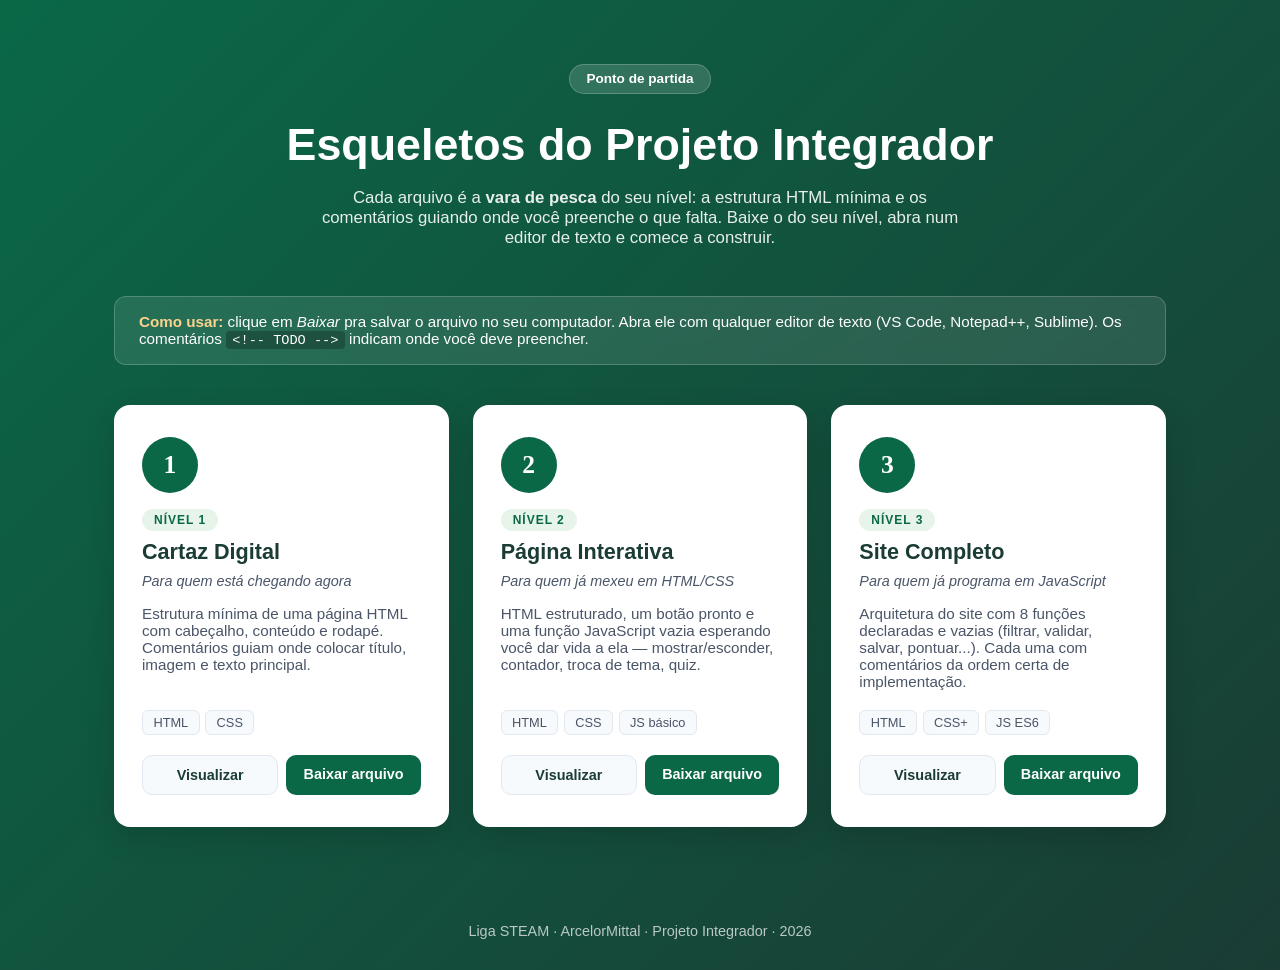
==== index.html @ 0ac36df6 "Add files via upload" ====
<!DOCTYPE html>
<html lang="pt-BR">
<head>
  <meta charset="UTF-8">
  <meta name="viewport" content="width=device-width, initial-scale=1.0">
  <meta name="description" content="Esqueletos HTML iniciais para o Projeto Integrador da Liga STEAM / ArcelorMittal — três níveis.">
  <title>Esqueletos · Projeto Integrador · Liga STEAM</title>
  <style>
    * { margin: 0; padding: 0; box-sizing: border-box; }
    body {
      font-family: 'Segoe UI', Roboto, Arial, sans-serif;
      background: linear-gradient(135deg, #0a6847 0%, #1a3c34 100%);
      color: #1a202c;
      min-height: 100vh;
    }

    .topo { text-align: center; padding: 4rem 1.5rem 2rem; color: white; }
    .etiqueta {
      display: inline-block;
      background: rgba(255,255,255,0.15);
      padding: 0.4rem 1rem;
      border-radius: 100px;
      font-size: 0.85rem;
      font-weight: 600;
      margin-bottom: 1.5rem;
      border: 1px solid rgba(255,255,255,0.2);
    }
    .topo h1 { font-size: clamp(1.8rem, 5vw, 2.8rem); margin-bottom: 1rem; line-height: 1.2; }
    .topo p {
      opacity: 0.9;
      max-width: 640px;
      margin: 0 auto;
      font-size: 1.05rem;
    }

    .conteudo { max-width: 1100px; margin: 0 auto; padding: 1rem 1.5rem 4rem; }

    .nota {
      background: rgba(255,255,255,0.1);
      border: 1px solid rgba(255,255,255,0.2);
      border-radius: 12px;
      padding: 1rem 1.5rem;
      color: white;
      margin-bottom: 2.5rem;
      font-size: 0.95rem;
      backdrop-filter: blur(10px);
    }
    .nota strong { color: #fbd38d; }
    .nota code {
      background: rgba(0,0,0,0.25);
      padding: 0.1rem 0.4rem;
      border-radius: 4px;
      font-size: 0.85rem;
    }

    .grid {
      display: grid;
      grid-template-columns: repeat(auto-fit, minmax(290px, 1fr));
      gap: 1.5rem;
    }

    .card {
      background: white;
      border-radius: 16px;
      padding: 2rem 1.75rem;
      box-shadow: 0 10px 30px rgba(0,0,0,0.15);
      display: flex;
      flex-direction: column;
    }
    .card__numero {
      width: 56px;
      height: 56px;
      border-radius: 50%;
      background: #0a6847;
      color: white;
      font-size: 1.6rem;
      font-weight: 700;
      display: flex;
      align-items: center;
      justify-content: center;
      margin-bottom: 1rem;
      font-family: Georgia, serif;
    }
    .card__nivel {
      display: inline-block;
      background: #e6f4ea;
      color: #0a6847;
      padding: 0.25rem 0.75rem;
      border-radius: 100px;
      font-size: 0.75rem;
      font-weight: 700;
      letter-spacing: 1px;
      text-transform: uppercase;
      margin-bottom: 0.5rem;
      align-self: flex-start;
    }
    .card h2 {
      color: #1a3c34;
      font-size: 1.35rem;
      margin-bottom: 0.5rem;
    }
    .card__sub {
      color: #4a5568;
      font-size: 0.9rem;
      margin-bottom: 1rem;
      font-style: italic;
    }
    .card__desc {
      color: #4a5568;
      font-size: 0.95rem;
      margin-bottom: 1.25rem;
      flex-grow: 1;
    }
    .card__tec {
      display: flex;
      flex-wrap: wrap;
      gap: 0.35rem;
      margin-bottom: 1.25rem;
    }
    .tec {
      background: #f7fafc;
      color: #4a5568;
      padding: 0.25rem 0.65rem;
      border-radius: 6px;
      font-size: 0.8rem;
      font-weight: 500;
      border: 1px solid #e2e8f0;
    }

    .card__acoes {
      display: flex;
      gap: 0.5rem;
      flex-wrap: wrap;
    }
    .botao {
      flex: 1;
      min-width: 130px;
      text-align: center;
      padding: 0.7rem 1rem;
      border-radius: 10px;
      text-decoration: none;
      font-weight: 600;
      font-size: 0.9rem;
      transition: transform 0.15s, box-shadow 0.15s;
    }
    .botao:hover { transform: translateY(-2px); }
    .botao--principal {
      background: #0a6847;
      color: white;
    }
    .botao--principal:hover { box-shadow: 0 6px 16px rgba(10, 104, 71, 0.4); }
    .botao--secundario {
      background: #f7fafc;
      color: #1a3c34;
      border: 1px solid #e2e8f0;
    }
    .botao--secundario:hover { background: #edf2f7; }

    .rodape { text-align: center; color: rgba(255,255,255,0.7); padding: 2rem; font-size: 0.9rem; }
  </style>
</head>
<body>

  <header class="topo">
    <span class="etiqueta">Ponto de partida</span>
    <h1>Esqueletos do Projeto Integrador</h1>
    <p>Cada arquivo é a <strong>vara de pesca</strong> do seu nível: a estrutura HTML mínima e os comentários guiando onde você preenche o que falta. Baixe o do seu nível, abra num editor de texto e comece a construir.</p>
  </header>

  <main class="conteudo">

    <div class="nota">
      <strong>Como usar:</strong> clique em <em>Baixar</em> pra salvar o arquivo no seu computador. Abra ele com qualquer editor de texto (VS Code, Notepad++, Sublime). Os comentários <code>&lt;!-- TODO --&gt;</code> indicam onde você deve preencher.
    </div>

    <div class="grid">

      <article class="card">
        <div class="card__numero">1</div>
        <span class="card__nivel">Nível 1</span>
        <h2>Cartaz Digital</h2>
        <p class="card__sub">Para quem está chegando agora</p>
        <p class="card__desc">Estrutura mínima de uma página HTML com cabeçalho, conteúdo e rodapé. Comentários guiam onde colocar título, imagem e texto principal.</p>
        <div class="card__tec">
          <span class="tec">HTML</span>
          <span class="tec">CSS</span>
        </div>
        <div class="card__acoes">
          <a href="nivel-1-cartaz-digital.html" class="botao botao--secundario" target="_blank">Visualizar</a>
          <a href="nivel-1-cartaz-digital.html" download class="botao botao--principal">Baixar arquivo</a>
        </div>
      </article>

      <article class="card">
        <div class="card__numero">2</div>
        <span class="card__nivel">Nível 2</span>
        <h2>Página Interativa</h2>
        <p class="card__sub">Para quem já mexeu em HTML/CSS</p>
        <p class="card__desc">HTML estruturado, um botão pronto e uma função JavaScript vazia esperando você dar vida a ela — mostrar/esconder, contador, troca de tema, quiz.</p>
        <div class="card__tec">
          <span class="tec">HTML</span>
          <span class="tec">CSS</span>
          <span class="tec">JS básico</span>
        </div>
        <div class="card__acoes">
          <a href="nivel-2-pagina-interativa.html" class="botao botao--secundario" target="_blank">Visualizar</a>
          <a href="nivel-2-pagina-interativa.html" download class="botao botao--principal">Baixar arquivo</a>
        </div>
      </article>

      <article class="card">
        <div class="card__numero">3</div>
        <span class="card__nivel">Nível 3</span>
        <h2>Site Completo</h2>
        <p class="card__sub">Para quem já programa em JavaScript</p>
        <p class="card__desc">Arquitetura do site com 8 funções declaradas e vazias (filtrar, validar, salvar, pontuar...). Cada uma com comentários da ordem certa de implementação.</p>
        <div class="card__tec">
          <span class="tec">HTML</span>
          <span class="tec">CSS+</span>
          <span class="tec">JS ES6</span>
        </div>
        <div class="card__acoes">
          <a href="nivel-3-site-completo.html" class="botao botao--secundario" target="_blank">Visualizar</a>
          <a href="nivel-3-site-completo.html" download class="botao botao--principal">Baixar arquivo</a>
        </div>
      </article>

    </div>

  </main>

  <footer class="rodape">
    <p>Liga STEAM · ArcelorMittal · Projeto Integrador · 2026</p>
  </footer>

</body>
</html>
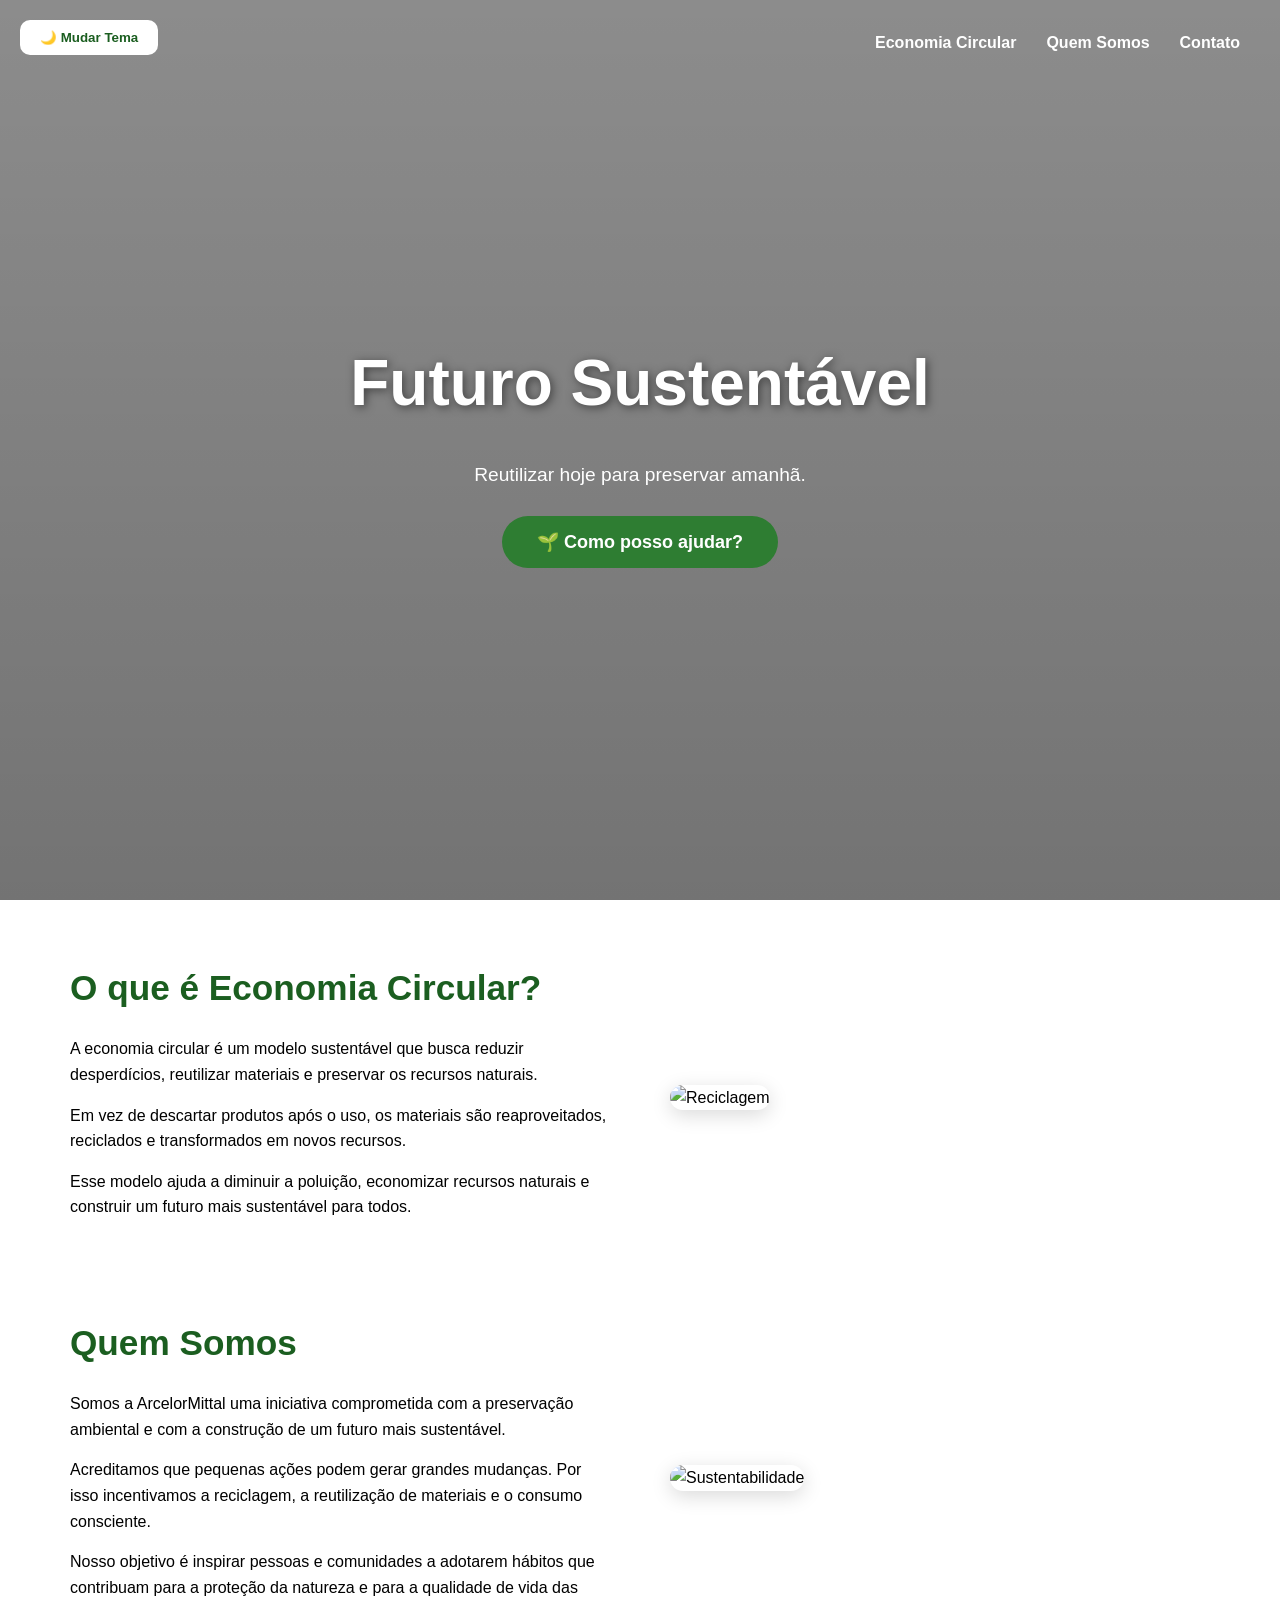
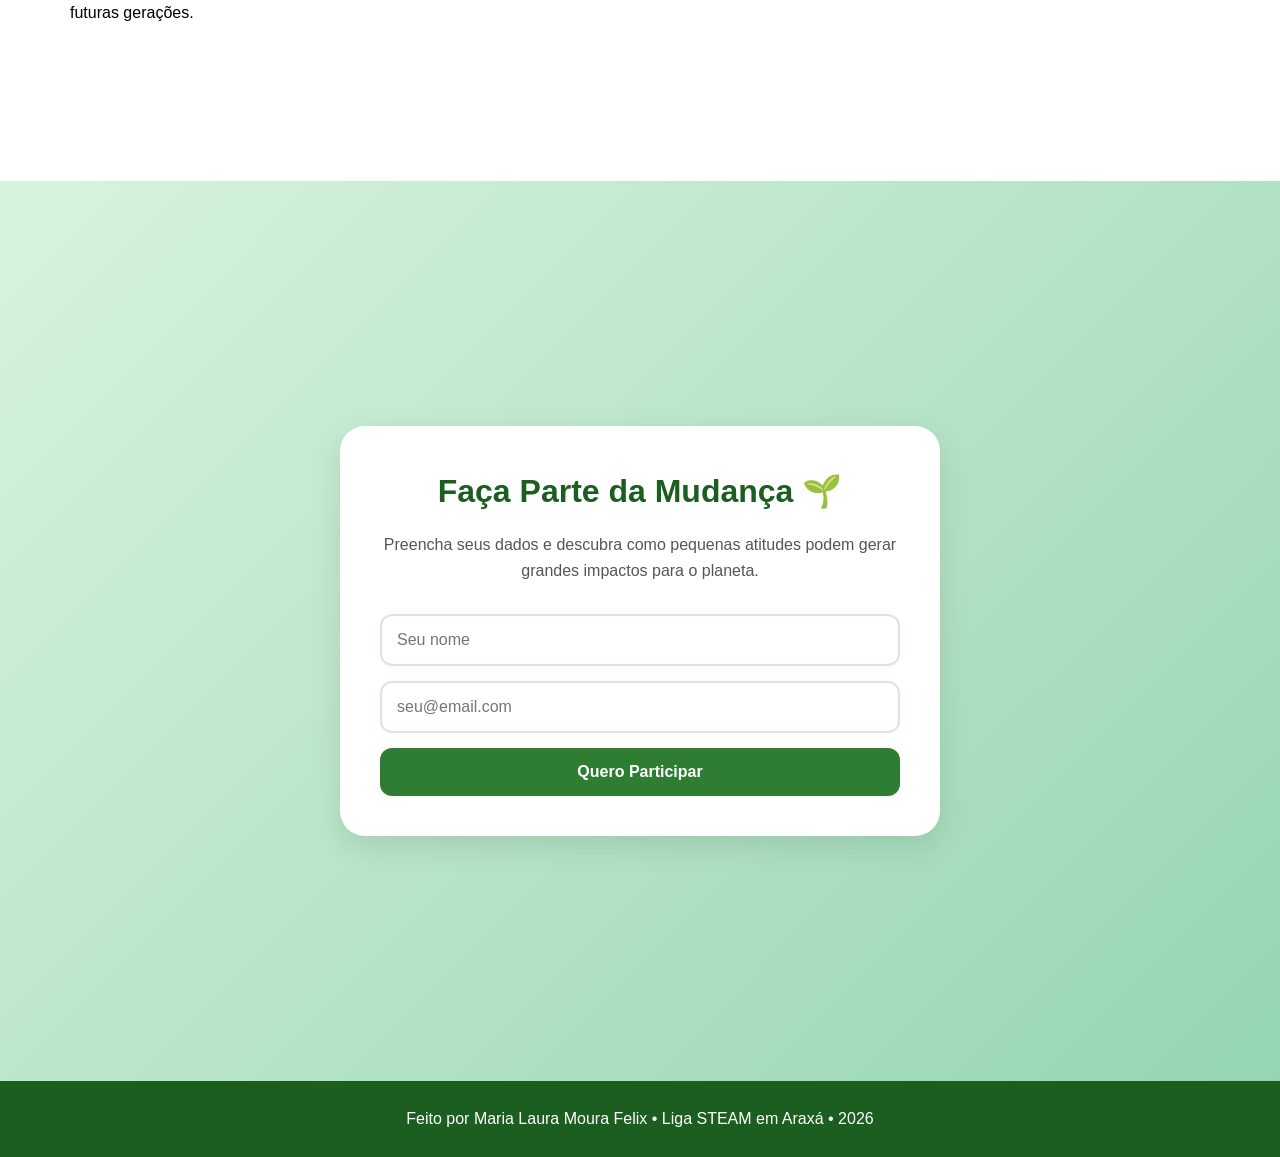
==== commit 53ebd948: "Add files via upload" ====
--- a/index.html
+++ b/index.html
@@ -3,235 +3,186 @@
 <head>
   <meta charset="UTF-8">
   <meta name="viewport" content="width=device-width, initial-scale=1.0">
-  <meta name="description" content="Esqueletos HTML iniciais para o Projeto Integrador da Liga STEAM / ArcelorMittal — três níveis.">
-  <title>Esqueletos · Projeto Integrador · Liga STEAM</title>
-  <style>
-    * { margin: 0; padding: 0; box-sizing: border-box; }
-    body {
-      font-family: 'Segoe UI', Roboto, Arial, sans-serif;
-      background: linear-gradient(135deg, #0a6847 0%, #1a3c34 100%);
-      color: #1a202c;
-      min-height: 100vh;
-    }
 
-    .topo { text-align: center; padding: 4rem 1.5rem 2rem; color: white; }
-    .etiqueta {
-      display: inline-block;
-      background: rgba(255,255,255,0.15);
-      padding: 0.4rem 1rem;
-      border-radius: 100px;
-      font-size: 0.85rem;
-      font-weight: 600;
-      margin-bottom: 1.5rem;
-      border: 1px solid rgba(255,255,255,0.2);
-    }
-    .topo h1 { font-size: clamp(1.8rem, 5vw, 2.8rem); margin-bottom: 1rem; line-height: 1.2; }
-    .topo p {
-      opacity: 0.9;
-      max-width: 640px;
-      margin: 0 auto;
-      font-size: 1.05rem;
-    }
+  <!-- ========================================================
+       NÍVEL 2 — PÁGINA INTERATIVA
+       Liga STEAM / ArcelorMittal
+       ========================================================
+       Esta é a vara. Você pesca.
 
-    .conteudo { max-width: 1100px; margin: 0 auto; padding: 1rem 1.5rem 4rem; }
+       O QUE FAZER:
+       1. Estruture a página (HTML)
+       2. Estilize (CSS)
+       3. Faça a página REAGIR ao usuário (JavaScript)
 
-    .nota {
-      background: rgba(255,255,255,0.1);
-      border: 1px solid rgba(255,255,255,0.2);
-      border-radius: 12px;
-      padding: 1rem 1.5rem;
-      color: white;
-      margin-bottom: 2.5rem;
-      font-size: 0.95rem;
-      backdrop-filter: blur(10px);
-    }
-    .nota strong { color: #fbd38d; }
-    .nota code {
-      background: rgba(0,0,0,0.25);
-      padding: 0.1rem 0.4rem;
-      border-radius: 4px;
-      font-size: 0.85rem;
-    }
+       Sugestões do que pode ser a interação:
+       - Botão que mostra/esconde uma curiosidade
+       - Contador de visitantes
+       - Quiz com 3 perguntas que conta acertos
+       - Botão que troca o tema (claro/escuro)
+       - Botão que troca a frase principal aleatoriamente
+       ======================================================== -->
 
-    .grid {
-      display: grid;
-      grid-template-columns: repeat(auto-fit, minmax(290px, 1fr));
-      gap: 1.5rem;
-    }
+   <title>Futuro Sustentável</title>
 
-    .card {
-      background: white;
-      border-radius: 16px;
-      padding: 2rem 1.75rem;
-      box-shadow: 0 10px 30px rgba(0,0,0,0.15);
-      display: flex;
-      flex-direction: column;
-    }
-    .card__numero {
-      width: 56px;
-      height: 56px;
-      border-radius: 50%;
-      background: #0a6847;
-      color: white;
-      font-size: 1.6rem;
-      font-weight: 700;
-      display: flex;
-      align-items: center;
-      justify-content: center;
-      margin-bottom: 1rem;
-      font-family: Georgia, serif;
-    }
-    .card__nivel {
-      display: inline-block;
-      background: #e6f4ea;
-      color: #0a6847;
-      padding: 0.25rem 0.75rem;
-      border-radius: 100px;
-      font-size: 0.75rem;
-      font-weight: 700;
-      letter-spacing: 1px;
-      text-transform: uppercase;
-      margin-bottom: 0.5rem;
-      align-self: flex-start;
-    }
-    .card h2 {
-      color: #1a3c34;
-      font-size: 1.35rem;
-      margin-bottom: 0.5rem;
-    }
-    .card__sub {
-      color: #4a5568;
-      font-size: 0.9rem;
-      margin-bottom: 1rem;
-      font-style: italic;
-    }
-    .card__desc {
-      color: #4a5568;
-      font-size: 0.95rem;
-      margin-bottom: 1.25rem;
-      flex-grow: 1;
-    }
-    .card__tec {
-      display: flex;
-      flex-wrap: wrap;
-      gap: 0.35rem;
-      margin-bottom: 1.25rem;
-    }
-    .tec {
-      background: #f7fafc;
-      color: #4a5568;
-      padding: 0.25rem 0.65rem;
-      border-radius: 6px;
-      font-size: 0.8rem;
-      font-weight: 500;
-      border: 1px solid #e2e8f0;
-    }
+    <link rel="stylesheet" href="style.css">
+</head>
 
-    .card__acoes {
-      display: flex;
-      gap: 0.5rem;
-      flex-wrap: wrap;
-    }
-    .botao {
-      flex: 1;
-      min-width: 130px;
-      text-align: center;
-      padding: 0.7rem 1rem;
-      border-radius: 10px;
-      text-decoration: none;
-      font-weight: 600;
-      font-size: 0.9rem;
-      transition: transform 0.15s, box-shadow 0.15s;
-    }
-    .botao:hover { transform: translateY(-2px); }
-    .botao--principal {
-      background: #0a6847;
-      color: white;
-    }
-    .botao--principal:hover { box-shadow: 0 6px 16px rgba(10, 104, 71, 0.4); }
-    .botao--secundario {
-      background: #f7fafc;
-      color: #1a3c34;
-      border: 1px solid #e2e8f0;
-    }
-    .botao--secundario:hover { background: #edf2f7; }
-
-    .rodape { text-align: center; color: rgba(255,255,255,0.7); padding: 2rem; font-size: 0.9rem; }
-  </style>
-</head>
 <body>
 
-  <header class="topo">
-    <span class="etiqueta">Ponto de partida</span>
-    <h1>Esqueletos do Projeto Integrador</h1>
-    <p>Cada arquivo é a <strong>vara de pesca</strong> do seu nível: a estrutura HTML mínima e os comentários guiando onde você preenche o que falta. Baixe o do seu nível, abra num editor de texto e comece a construir.</p>
-  </header>
+<header>
+  <button id="tema">
+    🌙 Mudar Tema
+</button>
 
-  <main class="conteudo">
+    <nav>
+        <a href="#economia">Economia Circular</a>
+        <a href="#quemsomos">Quem Somos</a>
+        <a href="#contato">Contato</a>
+    </nav>
 
-    <div class="nota">
-      <strong>Como usar:</strong> clique em <em>Baixar</em> pra salvar o arquivo no seu computador. Abra ele com qualquer editor de texto (VS Code, Notepad++, Sublime). Os comentários <code>&lt;!-- TODO --&gt;</code> indicam onde você deve preencher.
-    </div>
+    <div class="cabecalho">
 
-    <div class="grid">
+    <h1>Futuro Sustentável</h1>
 
-      <article class="card">
-        <div class="card__numero">1</div>
-        <span class="card__nivel">Nível 1</span>
-        <h2>Cartaz Digital</h2>
-        <p class="card__sub">Para quem está chegando agora</p>
-        <p class="card__desc">Estrutura mínima de uma página HTML com cabeçalho, conteúdo e rodapé. Comentários guiam onde colocar título, imagem e texto principal.</p>
-        <div class="card__tec">
-          <span class="tec">HTML</span>
-          <span class="tec">CSS</span>
-        </div>
-        <div class="card__acoes">
-          <a href="nivel-1-cartaz-digital.html" class="botao botao--secundario" target="_blank">Visualizar</a>
-          <a href="nivel-1-cartaz-digital.html" download class="botao botao--principal">Baixar arquivo</a>
-        </div>
-      </article>
+    <p>
+      Reutilizar hoje para preservar amanhã.
+    </p>
 
-      <article class="card">
-        <div class="card__numero">2</div>
-        <span class="card__nivel">Nível 2</span>
-        <h2>Página Interativa</h2>
-        <p class="card__sub">Para quem já mexeu em HTML/CSS</p>
-        <p class="card__desc">HTML estruturado, um botão pronto e uma função JavaScript vazia esperando você dar vida a ela — mostrar/esconder, contador, troca de tema, quiz.</p>
-        <div class="card__tec">
-          <span class="tec">HTML</span>
-          <span class="tec">CSS</span>
-          <span class="tec">JS básico</span>
-        </div>
-        <div class="card__acoes">
-          <a href="nivel-2-pagina-interativa.html" class="botao botao--secundario" target="_blank">Visualizar</a>
-          <a href="nivel-2-pagina-interativa.html" download class="botao botao--principal">Baixar arquivo</a>
-        </div>
-      </article>
+    <button id="botao-acao">
+    🌱 Como posso ajudar?
+    </button>
 
-      <article class="card">
-        <div class="card__numero">3</div>
-        <span class="card__nivel">Nível 3</span>
-        <h2>Site Completo</h2>
-        <p class="card__sub">Para quem já programa em JavaScript</p>
-        <p class="card__desc">Arquitetura do site com 8 funções declaradas e vazias (filtrar, validar, salvar, pontuar...). Cada uma com comentários da ordem certa de implementação.</p>
-        <div class="card__tec">
-          <span class="tec">HTML</span>
-          <span class="tec">CSS+</span>
-          <span class="tec">JS ES6</span>
-        </div>
-        <div class="card__acoes">
-          <a href="nivel-3-site-completo.html" class="botao botao--secundario" target="_blank">Visualizar</a>
-          <a href="nivel-3-site-completo.html" download class="botao botao--principal">Baixar arquivo</a>
-        </div>
-      </article>
+    <div id="resposta">
+
+    <h3>Pequenas atitudes geram grandes mudanças</h3>
+
+    <p>
+      Separe o lixo reciclável, reduza o uso de plástico descartável,
+      economize água e energia e dê preferência a produtos sustentáveis.
+    </p>
+
+    <p>
+     Quando milhões de pessoas realizam pequenas ações diariamente,
+     o impacto positivo para o planeta se torna enorme.
+    </p>
 
     </div>
 
-  </main>
+    </div>
 
-  <footer class="rodape">
-    <p>Liga STEAM · ArcelorMittal · Projeto Integrador · 2026</p>
-  </footer>
+</header>
 
+<main>
+
+<section id="economia" class="conteudo">
+
+<div class="texto">
+
+<h2>O que é Economia Circular?</h2>
+
+<p>
+A economia circular é um modelo sustentável que busca reduzir
+desperdícios, reutilizar materiais e preservar os recursos naturais.
+</p>
+
+<p>
+Em vez de descartar produtos após o uso, os materiais são
+reaproveitados, reciclados e transformados em novos recursos.
+</p>
+
+<p>
+Esse modelo ajuda a diminuir a poluição, economizar recursos
+naturais e construir um futuro mais sustentável para todos.
+</p>
+
+</div>
+
+<div class="imagem">
+
+<img
+src="https://images.unsplash.com/photo-1542601906990-b4d3fb778b09?q=80&w=1200&auto=format&fit=crop"
+alt="Reciclagem">
+
+</div>
+
+</section>
+
+<section id="quemsomos" class="conteudo invertido">
+
+<div class="imagem">
+
+<img
+src="https://images.unsplash.com/photo-1523741543316-beb7fc7023d8?q=80&w=1200&auto=format&fit=crop"
+alt="Sustentabilidade">
+
+</div>
+
+<div class="texto">
+
+<h2>Quem Somos</h2>
+
+<p>
+Somos a ArcelorMittal uma iniciativa comprometida com a preservação ambiental
+e com a construção de um futuro mais sustentável.
+</p>
+
+<p>
+Acreditamos que pequenas ações podem gerar grandes mudanças.
+Por isso incentivamos a reciclagem, a reutilização de materiais e o consumo consciente.
+</p>
+
+<p>
+Nosso objetivo é inspirar pessoas e comunidades a adotarem hábitos
+que contribuam para a proteção da natureza e para a qualidade de vida
+das futuras gerações.
+</p>
+
+</div>
+
+</section>
+
+</main>
+<section id="contato">
+
+<div class="caixa-contato">
+
+<h2>Faça Parte da Mudança 🌱</h2>
+
+<p>
+ Preencha seus dados e descubra como pequenas atitudes podem
+ gerar grandes impactos para o planeta.
+</p>
+
+<form class="formulario">
+
+<input
+type="text"
+placeholder="Seu nome">
+
+<input
+type="email"
+placeholder="seu@email.com">
+
+<button type="submit">
+Quero Participar
+</button>
+
+</form>
+
+</div>
+
+</section>
+
+<footer>
+
+<p>
+  Feito por Maria Laura Moura Felix • Liga STEAM em Araxá • 2026
+</p>
+
+</footer>
+<script src="script.js"></script>
 </body>
 </html>
+
+  
--- a/style.css
+++ b/style.css
@@ -0,0 +1,536 @@
+
+    * { margin: 0; padding: 0; box-sizing: border-box; }
+    body { font-family: Arial, sans-serif; line-height: 1.6; }
+
+    /* ===== ESTILIZE LIVREMENTE A PARTIR DAQUI ===== */
+
+ /* CABEÇALHO */
+
+header{
+
+    position:relative;
+
+    min-height:100vh;
+
+    background:
+    linear-gradient(
+    rgba(0,0,0,0.45),
+    rgba(0,0,0,0.55)
+    ),
+
+    url('https://images.unsplash.com/photo-1506744038136-46273834b3fb?q=80&w=2070&auto=format&fit=crop');
+
+    background-size:cover;
+    background-position:center;
+
+    display:flex;
+    justify-content:center;
+    align-items:center;
+
+    text-align:center;
+
+    padding:40px;
+
+    color:white;
+}
+
+/* MENU */
+
+nav{
+
+    position:absolute;
+
+    top:30px;
+    right:40px;
+
+    display:flex;
+    gap:30px;
+}
+
+nav a{
+
+    color:white;
+
+    text-decoration:none;
+
+    font-weight:bold;
+
+    transition:0.3s;
+}
+
+nav a:hover{
+
+    color:#8cff9a;
+}
+
+/* CONTEÚDO DO TOPO */
+
+.cabecalho{
+
+    max-width:800px;
+
+    display:flex;
+    flex-direction:column;
+
+    align-items:center;
+
+    gap:25px;
+}
+
+h1{
+
+    font-size:4rem;
+
+    text-shadow:2px 2px 10px rgba(0,0,0,.5);
+}
+
+header p{
+
+    font-size:1.2rem;
+}
+
+/* BOTÃO */
+
+#botao-acao{
+
+    background:#2e7d32;
+
+    color:white;
+
+    padding:15px 35px;
+
+    border:none;
+
+    border-radius:50px;
+
+    font-size:18px;
+
+    font-weight:bold;
+
+    cursor:pointer;
+
+    transition:.3s;
+}
+
+#botao-acao:hover{
+
+    background:#43a047;
+
+    transform:translateY(-2px);
+}
+
+/* RESPOSTA */
+
+#resposta{
+
+    display:none;
+
+    background:white;
+
+    color:#222;
+
+    padding:25px;
+
+    border-radius:15px;
+
+    max-width:700px;
+
+    box-shadow:0 5px 20px rgba(0,0,0,.15);
+}
+
+/* CONTEÚDO PRINCIPAL */
+
+main{
+
+    max-width:1200px;
+
+    margin:auto;
+
+    padding:60px 30px;
+}
+
+/* SEÇÕES */
+
+.conteudo{
+
+    display:flex;
+
+    align-items:center;
+
+    gap:60px;
+
+    margin-bottom:80px;
+}
+
+.invertido{
+
+    flex-direction:row-reverse;
+}
+
+/* TEXTO */
+
+.texto{
+
+    flex:1;
+}
+
+.texto h2{
+
+    font-size:2.2rem;
+
+    margin-bottom:20px;
+
+    color:#1b5e20;
+}
+
+.texto p{
+
+    margin-bottom:15px;
+}
+
+/* IMAGENS */
+
+.imagem{
+
+    flex:1;
+}
+
+.imagem img{
+
+    width:100%;
+
+    height:400px;
+
+    object-fit:cover;
+
+    border-radius:20px;
+
+    box-shadow:0 5px 20px rgba(0,0,0,.15);
+}
+
+/* RODAPÉ */
+
+footer{
+
+    background:#1b5e20;
+
+    color:white;
+
+    text-align:center;
+
+    padding:25px;
+}
+
+/* RESPONSIVO */
+
+@media(max-width:768px){
+
+    nav{
+
+        right:20px;
+
+        gap:15px;
+    }
+
+    h1{
+
+        font-size:2.5rem;
+    }
+
+    .conteudo{
+
+        flex-direction:column;
+    }
+
+    .invertido{
+
+        flex-direction:column;
+    }
+
+    .imagem img{
+
+        height:250px;
+    }
+}
+/* BOTÃO MUDAR TEMA */
+
+#tema{
+
+    position:absolute;
+
+    top:20px;
+    left:20px;
+
+    background:white;
+
+    color:#1b5e20;
+
+    border:none;
+
+    padding:10px 20px;
+
+    border-radius:10px;
+
+    cursor:pointer;
+
+    font-weight:bold;
+
+    z-index:100;
+}
+
+#tema:hover{
+
+    background:#e8f5e9;
+}
+
+/* TEMA ESCURO */
+
+.tema-escuro{
+
+    background:#111827;
+    color:white;
+}
+
+.tema-escuro main{
+
+    background:#111827;
+}
+
+.tema-escuro h1{
+
+    color:white;
+}
+
+.tema-escuro header p{
+
+    color:#e5e7eb;
+}
+
+.tema-escuro .texto{
+
+    color:white;
+}
+
+.tema-escuro .texto p{
+
+    color:#d1d5db;
+}
+
+.tema-escuro .texto h2{
+
+    color:#9ff0b5;
+}
+
+.tema-escuro #resposta{
+
+    background:#273449;
+    color:white;
+}
+
+.tema-escuro nav a{
+
+    color:white;
+}
+
+.tema-escuro footer{
+
+    background:#0f172a;
+}
+
+.tema-escuro #contato{
+
+    background:linear-gradient(
+        135deg,
+        #111827,
+        #1f2937,
+        #374151
+    );
+}
+
+.tema-escuro .caixa-contato{
+
+    background:#1f2937;
+}
+
+.tema-escuro .caixa-contato h2{
+
+    color:#9ff0b5;
+}
+
+.tema-escuro .caixa-contato p{
+
+    color:#d1d5db;
+}
+
+.tema-escuro .formulario input{
+
+    background:#374151;
+    color:white;
+    border:1px solid #4b5563;
+}
+
+.tema-escuro .formulario input::placeholder{
+
+    color:#d1d5db;
+}
+/* CABEÇALHO NO TEMA ESCURO */
+
+.tema-escuro header{
+
+    background:
+    linear-gradient(
+        rgba(0,0,0,0.80),
+        rgba(0,0,0,0.90)
+    ),
+    url('https://images.unsplash.com/photo-1506744038136-46273834b3fb?q=80&w=2070&auto=format&fit=crop');
+
+    background-size:cover;
+    background-position:center;
+}
+
+/* TÍTULO PRINCIPAL */
+
+.tema-escuro h1{
+
+    color:#9ff0b5;
+
+    text-shadow:none;
+}
+
+/* FRASE ABAIXO DO TÍTULO */
+
+.tema-escuro header p{
+
+    color:#e5e7eb;
+}
+
+/* MENU */
+
+.tema-escuro nav a{
+
+    color:#9ff0b5;
+}
+
+.tema-escuro nav a:hover{
+
+    color:white;
+}
+
+/* BOTÃO MUDAR TEMA */
+
+.tema-escuro #tema{
+
+    background:#273449;
+
+    color:white;
+}
+/* TERCEIRA PÁGINA */
+
+/* SEÇÃO CONTATO */
+
+#contato{
+
+    width:100vw;
+
+    margin-left:calc(50% - 50vw);
+
+    min-height:100vh;
+
+    padding:120px 20px;
+
+    background:
+    linear-gradient(
+        135deg,
+        #d8f3dc,
+        #b7e4c7,
+        #95d5b2
+    );
+
+    display:flex;
+    justify-content:center;
+    align-items:center;
+}
+
+.caixa-contato{
+
+    background:white;
+
+    width:100%;
+    max-width:600px;
+
+    padding:40px;
+
+    border-radius:25px;
+
+    text-align:center;
+
+    box-shadow:0 10px 30px rgba(0,0,0,0.1);
+}
+
+.caixa-contato h2{
+
+    color:#1b5e20;
+
+    margin-bottom:15px;
+
+    font-size:2rem;
+}
+
+.caixa-contato p{
+
+    color:#555;
+
+    margin-bottom:30px;
+}
+
+.formulario{
+
+    display:flex;
+    flex-direction:column;
+
+    gap:15px;
+}
+
+.formulario input{
+
+    padding:15px;
+
+    border:2px solid #dce5dc;
+
+    border-radius:12px;
+
+    font-size:16px;
+}
+
+.formulario input:focus{
+
+    outline:none;
+
+    border-color:#2e7d32;
+}
+
+.formulario button{
+
+    background:#2e7d32;
+
+    color:white;
+
+    border:none;
+
+    padding:15px;
+
+    border-radius:12px;
+
+    font-size:16px;
+
+    font-weight:bold;
+
+    cursor:pointer;
+
+    transition:0.3s;
+}
+
+.formulario button:hover{
+
+    background:#43a047;
+}
